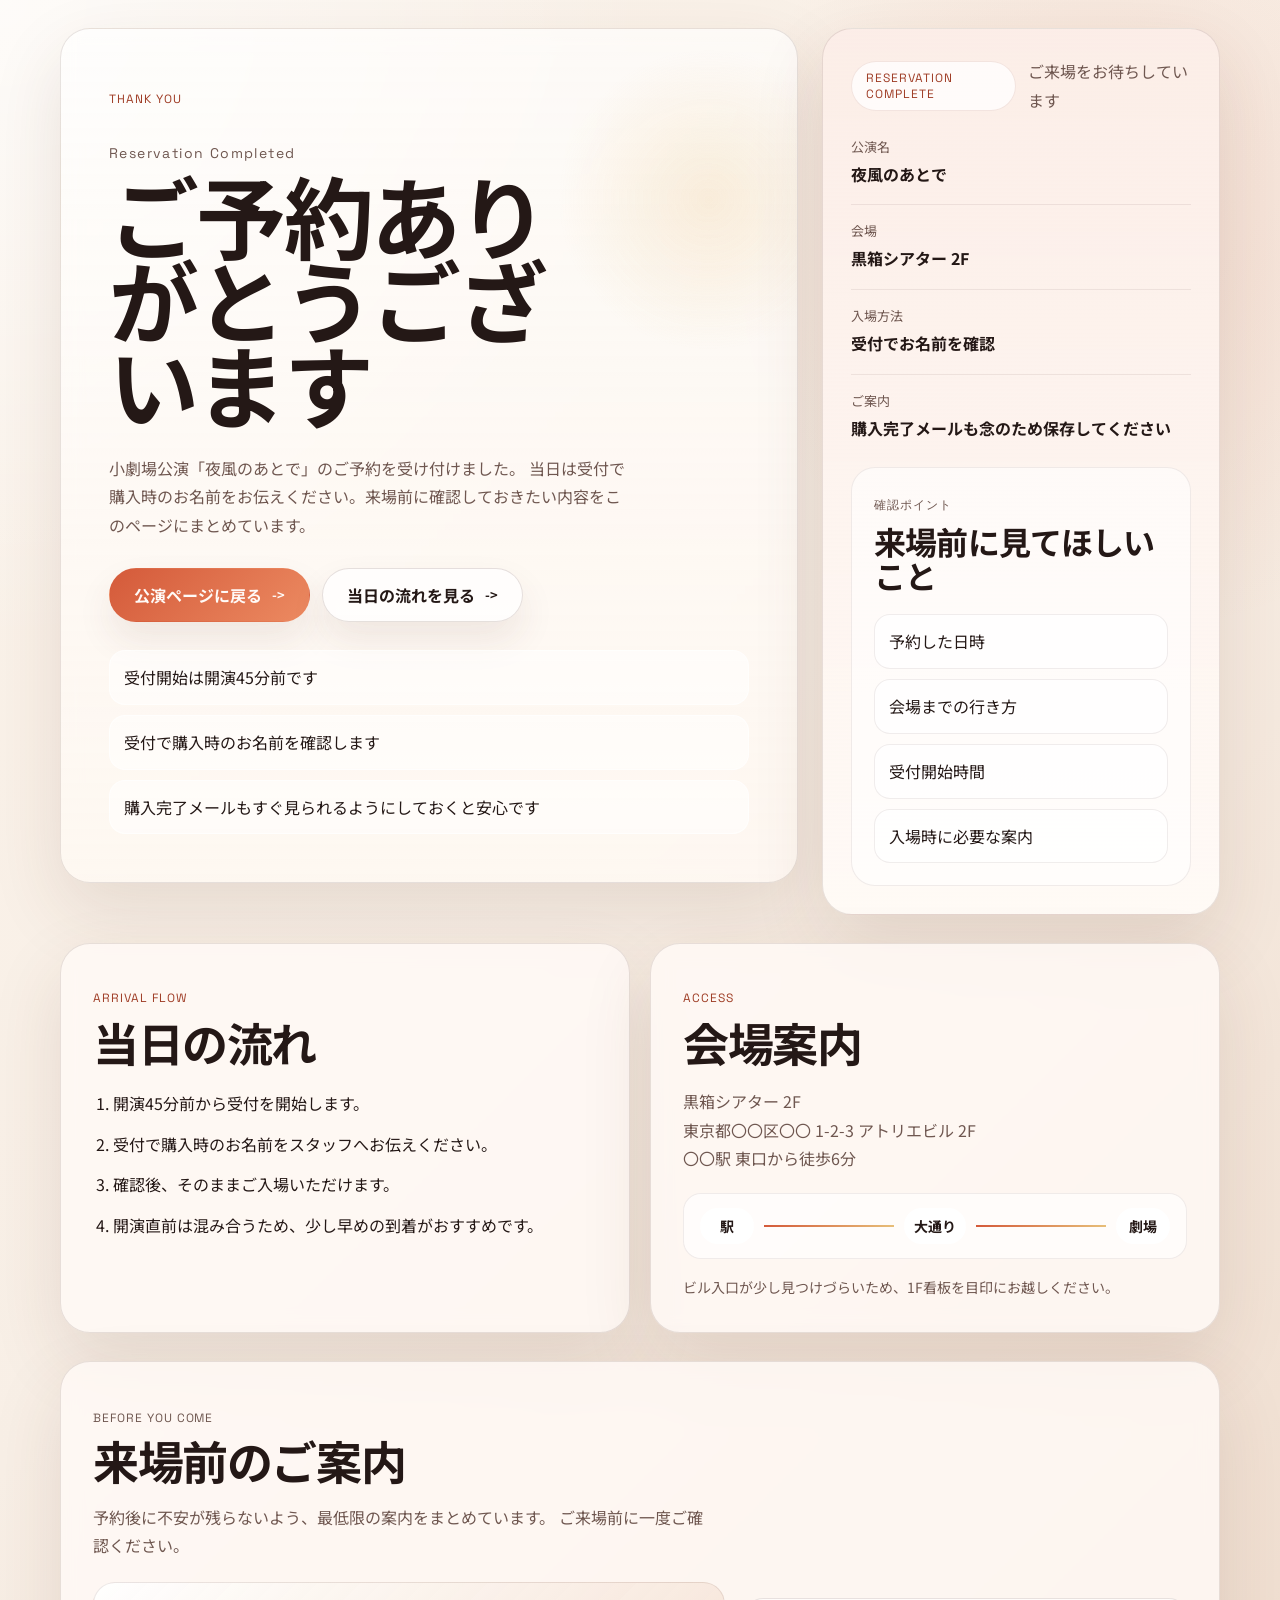
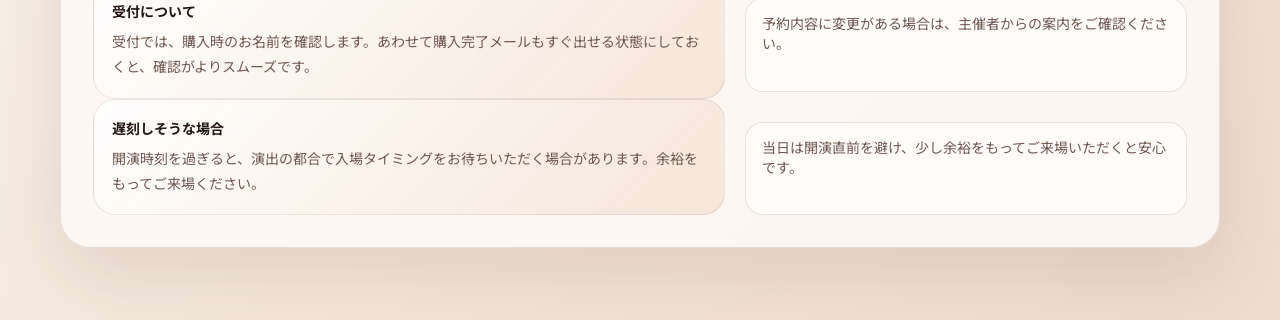
==== thanks.html @ cd2df30a "Initial commit" ====
<!doctype html>
<html lang="ja">
  <head>
    <meta charset="UTF-8" />
    <meta name="viewport" content="width=device-width, initial-scale=1.0" />
    <title>ご予約ありがとうございます | 夜風のあとで</title>
    <meta
      name="description"
      content="小劇場公演『夜風のあとで』の予約完了ページです。来場前に確認したい案内をまとめています。"
    />
    <meta property="og:type" content="website" />
    <meta property="og:title" content="ご予約ありがとうございます | 夜風のあとで" />
    <meta
      property="og:description"
      content="小劇場公演『夜風のあとで』の予約完了ページです。受付方法や会場案内など、来場前の確認事項をまとめています。"
    />
    <link rel="preconnect" href="https://fonts.googleapis.com" />
    <link rel="preconnect" href="https://fonts.gstatic.com" crossorigin />
    <link
      href="https://fonts.googleapis.com/css2?family=Space+Grotesk:wght@400;500;700&family=Noto+Sans+JP:wght@400;500;700&display=swap"
      rel="stylesheet"
    />
    <link rel="stylesheet" href="./styles.css" />
  </head>
  <body>
    <div class="page-shell">
      <header class="hero">
        <div class="hero-copy">
          <!-- TODO: 公演名と予約完了後の案内文を自分たちの運用に合わせて差し替える -->
          <p class="eyebrow">Thank You</p>
          <p class="hero-date">Reservation Completed</p>
          <h1>ご予約ありがとうございます</h1>
          <p class="hero-lead">
            小劇場公演「夜風のあとで」のご予約を受け付けました。
            当日は受付で購入時のお名前をお伝えください。来場前に確認しておきたい内容をこのページにまとめています。
          </p>
          <div class="hero-actions">
            <a class="button button-primary" href="./index.html">公演ページに戻る</a>
            <a class="button button-secondary" href="#arrival">当日の流れを見る</a>
          </div>
          <ul class="hero-points">
            <li>受付開始は開演45分前です</li>
            <li>受付で購入時のお名前を確認します</li>
            <li>購入完了メールもすぐ見られるようにしておくと安心です</li>
          </ul>
        </div>

        <aside class="ticket-panel" aria-label="予約内容の案内">
          <div class="ticket-panel-head">
            <span class="badge">Reservation Complete</span>
            <p class="ticket-status">ご来場をお待ちしています</p>
          </div>
          <!-- TODO: 会場名・入場方法・保存してほしい案内を実際の運用に合わせて差し替える -->
          <dl class="ticket-meta">
            <div>
              <dt>公演名</dt>
              <dd>夜風のあとで</dd>
            </div>
            <div>
              <dt>会場</dt>
              <dd>黒箱シアター 2F</dd>
            </div>
            <div>
              <dt>入場方法</dt>
              <dd>受付でお名前を確認</dd>
            </div>
            <div>
              <dt>ご案内</dt>
              <dd>購入完了メールも念のため保存してください</dd>
            </div>
          </dl>
          <div class="ticket-card">
            <p class="mini-label">確認ポイント</p>
            <h2>来場前に見てほしいこと</h2>
            <ul class="info-list">
              <li>予約した日時</li>
              <li>会場までの行き方</li>
              <li>受付開始時間</li>
              <li>入場時に必要な案内</li>
            </ul>
          </div>
        </aside>
      </header>

      <main>
        <section class="section guide-section" id="arrival">
          <div class="guide-layout">
            <article class="guide-card flow-card">
              <!-- TODO: 当日の流れは実際の受付運用に合わせて調整する -->
              <p class="section-label">Arrival Flow</p>
              <h2>当日の流れ</h2>
              <ol class="flow-list">
                <li>開演45分前から受付を開始します。</li>
                <li>受付で購入時のお名前をスタッフへお伝えください。</li>
                <li>確認後、そのままご入場いただけます。</li>
                <li>開演直前は混み合うため、少し早めの到着がおすすめです。</li>
              </ol>
            </article>

            <article class="guide-card access-card">
              <!-- TODO: 会場住所とアクセス情報を実際の内容に差し替える -->
              <p class="section-label">Access</p>
              <h2>会場案内</h2>
              <p class="guide-text">
                黒箱シアター 2F<br />
                東京都〇〇区〇〇 1-2-3 アトリエビル 2F<br />
                〇〇駅 東口から徒歩6分
              </p>
              <div class="route-box">
                <span class="route-stop">駅</span>
                <span class="route-line"></span>
                <span class="route-stop">大通り</span>
                <span class="route-line"></span>
                <span class="route-stop">劇場</span>
              </div>
              <p class="helper">
                ビル入口が少し見つけづらいため、1F看板を目印にお越しください。
              </p>
            </article>
          </div>
        </section>

        <section class="section purchase-section">
          <div class="purchase-card">
            <div class="section-heading compact">
              <p class="section-label">Before You Come</p>
              <h2>来場前のご案内</h2>
              <p>
                予約後に不安が残らないよう、最低限の案内をまとめています。
                ご来場前に一度ご確認ください。
              </p>
            </div>

            <div class="purchase-layout">
              <div>
                <div class="simple-note" aria-label="受付案内">
                  <strong>受付について</strong>
                  <p>
                    受付では、購入時のお名前を確認します。あわせて購入完了メールもすぐ出せる状態にしておくと、確認がよりスムーズです。
                  </p>
                </div>
                <div class="simple-note" aria-label="遅刻時の案内">
                  <strong>遅刻しそうな場合</strong>
                  <p>
                    開演時刻を過ぎると、演出の都合で入場タイミングをお待ちいただく場合があります。余裕をもってご来場ください。
                  </p>
                </div>
              </div>

              <div class="purchase-side">
                <div class="notice-box">
                  予約内容に変更がある場合は、主催者からの案内をご確認ください。
                </div>
                <div class="notice-box">
                  当日は開演直前を避け、少し余裕をもってご来場いただくと安心です。
                </div>
              </div>
            </div>
          </div>
        </section>
      </main>
    </div>
  </body>
</html>
---- styles.css ----
:root {
  --bg: #f8efe6;
  --bg-strong: #f3dfcf;
  --surface: rgba(255, 250, 246, 0.84);
  --surface-strong: #fffaf6;
  --text: #241816;
  --muted: #6f5750;
  --line: rgba(71, 36, 31, 0.12);
  --accent: #d45a3a;
  --accent-dark: #9f3d26;
  --accent-soft: rgba(212, 90, 58, 0.12);
  --accent-gold: #e7be78;
  --shadow: 0 28px 72px rgba(92, 46, 34, 0.12);
  --shadow-soft: 0 18px 36px rgba(92, 46, 34, 0.09);
}

* {
  box-sizing: border-box;
}

html {
  scroll-behavior: smooth;
}

body {
  margin: 0;
  min-height: 100vh;
  color: var(--text);
  font-family: "Noto Sans JP", sans-serif;
  background:
    radial-gradient(circle at top left, rgba(255, 255, 255, 0.72), transparent 28%),
    radial-gradient(circle at 88% 12%, rgba(212, 90, 58, 0.12), transparent 20%),
    linear-gradient(135deg, #fbf3ea 0%, #f8efe6 46%, #eedbcc 100%);
}

body::before {
  content: "";
  position: fixed;
  inset: 0;
  pointer-events: none;
  background-image:
    linear-gradient(rgba(255, 255, 255, 0.18) 1px, transparent 1px),
    linear-gradient(90deg, rgba(255, 255, 255, 0.12) 1px, transparent 1px);
  background-size: 36px 36px;
  mask-image: linear-gradient(180deg, rgba(0, 0, 0, 0.28), transparent 78%);
  opacity: 0.45;
}

a {
  color: inherit;
  text-decoration: none;
}

.page-shell {
  width: min(1160px, calc(100% - 32px));
  margin: 0 auto;
  padding: 28px 0 72px;
}

.hero,
.section {
  position: relative;
}

.hero {
  display: grid;
  grid-template-columns: minmax(0, 1.3fr) minmax(320px, 0.7fr);
  gap: 24px;
  align-items: start;
}

.hero-copy,
.ticket-panel,
.story-card,
.guide-card,
.purchase-card,
.faq-list article,
.schedule-card,
.price-card {
  border: 1px solid var(--line);
  border-radius: 30px;
  background: var(--surface);
  backdrop-filter: blur(10px);
  box-shadow: var(--shadow);
}

.hero-copy {
  padding: 48px;
  overflow: hidden;
  background:
    radial-gradient(circle at 88% 20%, rgba(231, 190, 120, 0.22), transparent 16%),
    linear-gradient(180deg, rgba(255, 255, 255, 0.62), rgba(255, 249, 243, 0.84));
}

.ticket-panel {
  position: sticky;
  top: 20px;
  padding: 28px;
  background:
    linear-gradient(180deg, rgba(212, 90, 58, 0.08), rgba(255, 250, 246, 0.94)),
    var(--surface-strong);
}

.eyebrow,
.section-label,
.badge,
.mini-label {
  display: inline-block;
  font-family: "Space Grotesk", sans-serif;
  letter-spacing: 0.08em;
  text-transform: uppercase;
  font-size: 12px;
}

.eyebrow,
.section-label {
  color: var(--accent-dark);
}

.hero-date {
  margin: 18px 0 0;
  font-family: "Space Grotesk", sans-serif;
  font-size: 14px;
  letter-spacing: 0.1em;
  color: var(--muted);
}

h1,
h2,
h3 {
  margin: 0;
  font-family: "Space Grotesk", "Noto Sans JP", sans-serif;
  letter-spacing: -0.03em;
}

h1 {
  margin-top: 14px;
  font-size: clamp(44px, 8vw, 90px);
  line-height: 0.94;
  max-width: 8ch;
}

h2 {
  font-size: clamp(28px, 4vw, 46px);
  line-height: 1.06;
}

h3 {
  font-size: 22px;
  line-height: 1.2;
}

p,
li,
dd {
  line-height: 1.8;
}

.hero-lead,
.section-heading p,
.story-copy p,
.guide-text,
.helper,
.faq-list p,
.feature-card p,
.schedule-note,
.simple-note p {
  color: var(--muted);
}

.hero-lead {
  margin: 20px 0 0;
  max-width: 58ch;
}

.hero-actions,
.purchase-actions {
  display: flex;
  flex-wrap: wrap;
  gap: 12px;
  margin-top: 28px;
}

.button {
  display: inline-flex;
  align-items: center;
  justify-content: center;
  gap: 10px;
  min-height: 54px;
  padding: 0 24px;
  border-radius: 999px;
  border: 1px solid transparent;
  font-weight: 700;
  box-shadow: var(--shadow-soft);
  cursor: pointer;
  transition:
    transform 160ms ease,
    box-shadow 160ms ease,
    background 160ms ease,
    border-color 160ms ease;
}

.button:hover {
  transform: translateY(-2px);
  box-shadow: 0 22px 40px rgba(92, 46, 34, 0.14);
}

.button::after {
  content: "->";
  font-size: 13px;
}

.button-primary {
  background: linear-gradient(135deg, var(--accent), #ec8a61);
  color: #fffaf7;
}

.button-primary:hover {
  background: linear-gradient(135deg, var(--accent-dark), var(--accent));
}

.button-secondary {
  background: rgba(255, 255, 255, 0.7);
  border-color: rgba(71, 36, 31, 0.14);
}

.hero-points,
.info-list,
.check-list,
.flow-list,
.faq-list {
  padding: 0;
  margin: 0;
}

.hero-points {
  list-style: none;
  display: grid;
  gap: 10px;
  margin-top: 28px;
}

.hero-points li {
  padding: 12px 14px;
  border-radius: 16px;
  background: rgba(255, 255, 255, 0.54);
  border: 1px solid rgba(255, 255, 255, 0.58);
}

.ticket-panel-head {
  display: flex;
  justify-content: space-between;
  gap: 12px;
  align-items: center;
}

.badge {
  padding: 8px 14px;
  border-radius: 999px;
  color: var(--accent-dark);
  background: rgba(255, 255, 255, 0.76);
  border: 1px solid rgba(159, 61, 38, 0.12);
}

.ticket-status,
.mini-label {
  margin: 0;
  color: var(--muted);
}

.ticket-meta {
  margin: 22px 0 0;
  display: grid;
  gap: 16px;
}

.ticket-meta div {
  display: grid;
  gap: 4px;
  padding-bottom: 16px;
  border-bottom: 1px solid rgba(71, 36, 31, 0.08);
}

.ticket-meta div:last-child {
  border-bottom: 0;
  padding-bottom: 0;
}

.ticket-meta dt {
  color: var(--muted);
  font-size: 13px;
}

.ticket-meta dd {
  margin: 0;
  font-weight: 700;
}

.ticket-card {
  margin-top: 24px;
  padding: 22px;
  border-radius: 24px;
  background: rgba(255, 255, 255, 0.58);
  border: 1px solid rgba(71, 36, 31, 0.08);
}

.ticket-card h2 {
  margin-top: 12px;
  font-size: clamp(24px, 3vw, 32px);
}

.operator-note {
  margin: 16px 0 0;
  padding-top: 16px;
  border-top: 1px solid rgba(71, 36, 31, 0.08);
  font-size: 13px;
  color: var(--muted);
}

.info-list,
.check-list {
  list-style: none;
  display: grid;
  gap: 10px;
  margin-top: 18px;
}

.info-list li,
.check-list li {
  padding: 12px 14px;
  border-radius: 16px;
  background: rgba(255, 255, 255, 0.72);
  border: 1px solid rgba(71, 36, 31, 0.08);
}

.section {
  margin-top: 28px;
}

.section-heading {
  max-width: 760px;
}

.section-heading h2 {
  margin-top: 10px;
}

.section-heading p {
  margin: 14px 0 0;
}

.section-heading.compact {
  max-width: 620px;
}

.schedule-grid {
  display: grid;
  grid-template-columns: minmax(0, 1.2fr) minmax(300px, 0.8fr);
  gap: 20px;
  margin-top: 22px;
}

.schedule-board {
  display: grid;
  gap: 16px;
}

.schedule-card {
  padding: 24px;
  background:
    linear-gradient(180deg, rgba(255, 255, 255, 0.76), rgba(255, 250, 246, 0.92));
}

.schedule-day {
  margin: 0;
  color: var(--muted);
  font-family: "Space Grotesk", sans-serif;
  text-transform: uppercase;
  letter-spacing: 0.08em;
  font-size: 13px;
}

.schedule-time {
  display: flex;
  gap: 14px;
  align-items: end;
  margin-top: 10px;
}

.schedule-time strong,
.price {
  font-family: "Space Grotesk", sans-serif;
  font-size: clamp(34px, 5vw, 56px);
  line-height: 1;
  letter-spacing: -0.05em;
}

.schedule-time span,
.tax-note {
  color: var(--muted);
  padding-bottom: 6px;
}

.schedule-note {
  margin: 12px 0 0;
}

.price-card {
  padding: 26px;
  background:
    radial-gradient(circle at top right, rgba(231, 190, 120, 0.16), transparent 24%),
    linear-gradient(180deg, rgba(255, 255, 255, 0.8), rgba(255, 249, 243, 0.92));
}

.price-row {
  display: flex;
  gap: 12px;
  align-items: end;
  margin-top: 12px;
}

.price {
  color: var(--accent-dark);
}

.story-section {
  display: grid;
  grid-template-columns: 0.9fr 1.1fr;
  gap: 20px;
}

.story-card,
.guide-card,
.purchase-card {
  padding: 32px;
}

.story-copy p {
  margin-top: 16px;
}

.highlights-card .feature-grid {
  display: grid;
  grid-template-columns: repeat(2, minmax(0, 1fr));
  gap: 14px;
  margin-top: 18px;
}

.feature-card {
  padding: 22px;
  border-radius: 22px;
  background:
    linear-gradient(180deg, rgba(255, 255, 255, 0.72), rgba(255, 244, 236, 0.86));
  box-shadow: none;
}

.feature-card h3 {
  margin-bottom: 10px;
}

.guide-layout {
  display: grid;
  grid-template-columns: repeat(2, minmax(0, 1fr));
  gap: 20px;
}

.route-box {
  display: flex;
  align-items: center;
  gap: 10px;
  margin-top: 20px;
  padding: 14px 16px;
  border-radius: 18px;
  background: rgba(255, 255, 255, 0.66);
  border: 1px solid rgba(71, 36, 31, 0.08);
}

.route-stop {
  min-width: 54px;
  padding: 8px 10px;
  text-align: center;
  border-radius: 999px;
  background: #fff;
  font-size: 14px;
  font-weight: 700;
}

.route-line {
  flex: 1;
  height: 2px;
  background: linear-gradient(90deg, var(--accent), var(--accent-gold));
}

.flow-list {
  margin-top: 18px;
  padding-left: 20px;
  display: grid;
  gap: 12px;
}

.purchase-layout {
  display: grid;
  grid-template-columns: minmax(0, 1fr) minmax(280px, 0.7fr);
  gap: 20px;
  margin-top: 22px;
}

.purchase-side {
  display: grid;
  gap: 14px;
}

.helper,
.notice-box,
.simple-note {
  font-size: 14px;
}

.helper {
  margin: 16px 0 0;
}

.notice-box {
  margin-top: 16px;
  padding: 14px 16px;
  border-radius: 18px;
  background: rgba(255, 255, 255, 0.68);
  border: 1px solid var(--line);
  color: var(--muted);
}

.simple-note {
  padding: 18px;
  border-radius: 22px;
  border: 1px solid rgba(71, 36, 31, 0.1);
  background:
    linear-gradient(135deg, rgba(255, 255, 255, 0.84), rgba(243, 223, 207, 0.7));
}

.simple-note strong {
  display: inline-block;
  margin-bottom: 8px;
  font-family: "Space Grotesk", "Noto Sans JP", sans-serif;
}

.simple-note p {
  margin: 0;
}

.faq-list {
  list-style: none;
  display: grid;
  grid-template-columns: repeat(2, minmax(0, 1fr));
  gap: 16px;
  margin-top: 20px;
}

.faq-list article {
  padding: 24px;
}

.faq-list h3 {
  margin-bottom: 10px;
}

@media (max-width: 980px) {
  .hero,
  .schedule-grid,
  .story-section,
  .guide-layout,
  .purchase-layout,
  .faq-list {
    grid-template-columns: 1fr;
  }

  .ticket-panel {
    position: static;
  }
}

@media (max-width: 720px) {
  .page-shell {
    width: min(100% - 20px, 1160px);
    padding-top: 18px;
  }

  .hero-copy,
  .ticket-panel,
  .story-card,
  .guide-card,
  .purchase-card,
  .faq-list article,
  .schedule-card,
  .price-card {
    padding: 22px;
    border-radius: 24px;
  }

  h1 {
    max-width: none;
    font-size: 46px;
  }

  .highlights-card .feature-grid {
    grid-template-columns: 1fr;
  }

  .button {
    width: 100%;
  }

  .route-box {
    flex-wrap: wrap;
  }

  .route-line {
    min-width: 24px;
  }
}
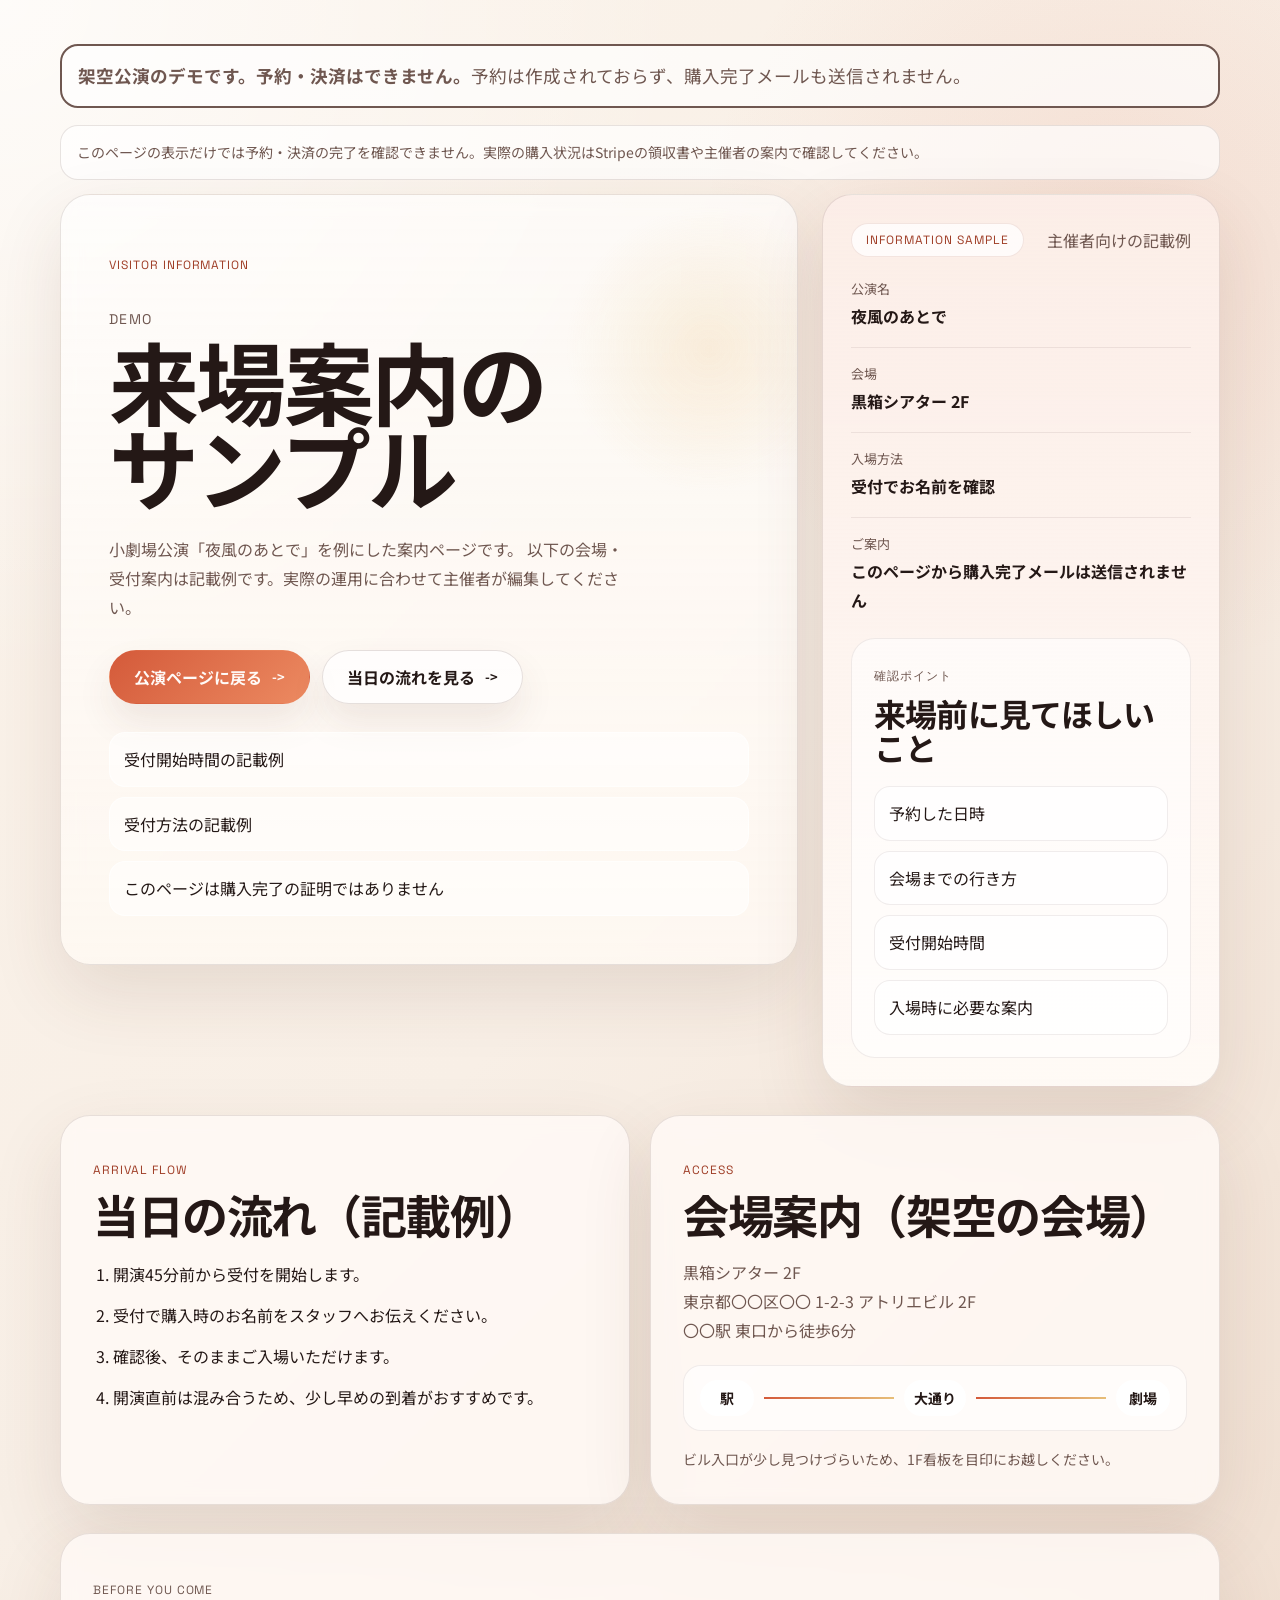
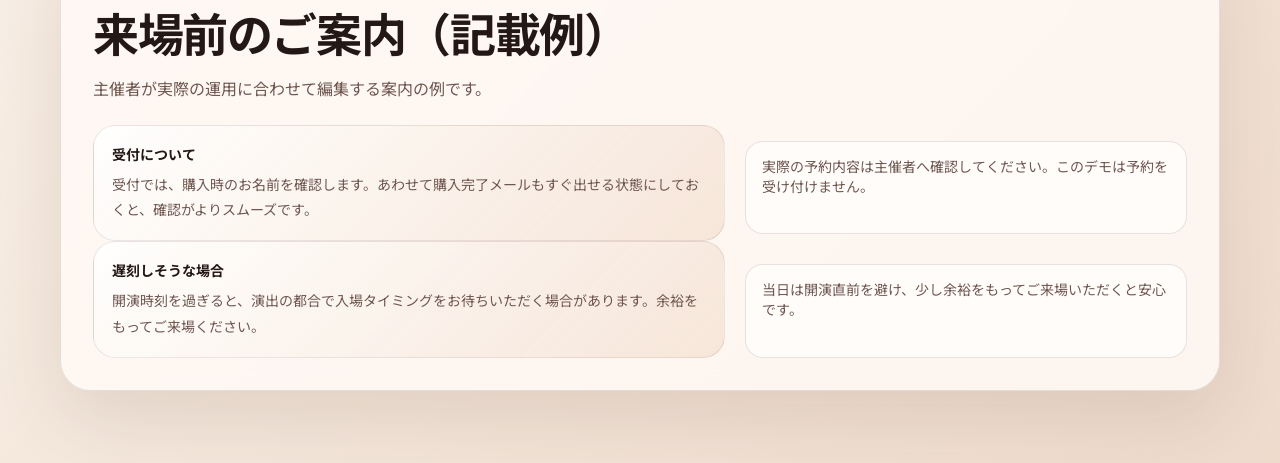
==== commit f0048668: "Disable unconfigured checkout and clearly label fictional demo" ====
--- a/thanks.html
+++ b/thanks.html
@@ -3,16 +3,16 @@
   <head>
     <meta charset="UTF-8" />
     <meta name="viewport" content="width=device-width, initial-scale=1.0" />
-    <title>ご予約ありがとうございます | 夜風のあとで</title>
+    <title>来場案内のサンプル | 夜風のあとで</title>
     <meta
       name="description"
-      content="小劇場公演『夜風のあとで』の予約完了ページです。来場前に確認したい案内をまとめています。"
+      content="架空公演のデモです。予約・決済はできません。このページの表示は購入完了の証明にはなりません。"
     />
     <meta property="og:type" content="website" />
-    <meta property="og:title" content="ご予約ありがとうございます | 夜風のあとで" />
+    <meta property="og:title" content="来場案内のサンプル | 夜風のあとで" />
     <meta
       property="og:description"
-      content="小劇場公演『夜風のあとで』の予約完了ページです。受付方法や会場案内など、来場前の確認事項をまとめています。"
+      content="架空公演のデモです。予約・決済はできません。このページの表示は購入完了の証明にはなりません。"
     />
     <link rel="preconnect" href="https://fonts.googleapis.com" />
     <link rel="preconnect" href="https://fonts.gstatic.com" crossorigin />
@@ -24,31 +24,33 @@
   </head>
   <body>
     <div class="page-shell">
+      <p class="notice-box demo-notice" data-demo-only role="status"><strong>架空公演のデモです。予約・決済はできません。</strong>予約は作成されておらず、購入完了メールも送信されません。</p>
+      <p class="notice-box">このページの表示だけでは予約・決済の完了を確認できません。実際の購入状況はStripeの領収書や主催者の案内で確認してください。</p>
       <header class="hero">
         <div class="hero-copy">
           <!-- TODO: 公演名と予約完了後の案内文を自分たちの運用に合わせて差し替える -->
-          <p class="eyebrow">Thank You</p>
-          <p class="hero-date">Reservation Completed</p>
-          <h1>ご予約ありがとうございます</h1>
+          <p class="eyebrow">Visitor Information</p>
+          <p class="hero-date" data-demo-only>DEMO</p>
+          <h1>来場案内のサンプル</h1>
           <p class="hero-lead">
-            小劇場公演「夜風のあとで」のご予約を受け付けました。
-            当日は受付で購入時のお名前をお伝えください。来場前に確認しておきたい内容をこのページにまとめています。
+            小劇場公演「夜風のあとで」を例にした案内ページです。
+            以下の会場・受付案内は記載例です。実際の運用に合わせて主催者が編集してください。
           </p>
           <div class="hero-actions">
             <a class="button button-primary" href="./index.html">公演ページに戻る</a>
             <a class="button button-secondary" href="#arrival">当日の流れを見る</a>
           </div>
           <ul class="hero-points">
-            <li>受付開始は開演45分前です</li>
-            <li>受付で購入時のお名前を確認します</li>
-            <li>購入完了メールもすぐ見られるようにしておくと安心です</li>
+            <li>受付開始時間の記載例</li>
+            <li>受付方法の記載例</li>
+            <li>このページは購入完了の証明ではありません</li>
           </ul>
         </div>
 
         <aside class="ticket-panel" aria-label="予約内容の案内">
           <div class="ticket-panel-head">
-            <span class="badge">Reservation Complete</span>
-            <p class="ticket-status">ご来場をお待ちしています</p>
+            <span class="badge">Information Sample</span>
+            <p class="ticket-status">主催者向けの記載例</p>
           </div>
           <!-- TODO: 会場名・入場方法・保存してほしい案内を実際の運用に合わせて差し替える -->
           <dl class="ticket-meta">
@@ -66,7 +68,7 @@
             </div>
             <div>
               <dt>ご案内</dt>
-              <dd>購入完了メールも念のため保存してください</dd>
+              <dd>このページから購入完了メールは送信されません</dd>
             </div>
           </dl>
           <div class="ticket-card">
@@ -88,7 +90,7 @@
             <article class="guide-card flow-card">
               <!-- TODO: 当日の流れは実際の受付運用に合わせて調整する -->
               <p class="section-label">Arrival Flow</p>
-              <h2>当日の流れ</h2>
+              <h2>当日の流れ（記載例）</h2>
               <ol class="flow-list">
                 <li>開演45分前から受付を開始します。</li>
                 <li>受付で購入時のお名前をスタッフへお伝えください。</li>
@@ -100,7 +102,7 @@
             <article class="guide-card access-card">
               <!-- TODO: 会場住所とアクセス情報を実際の内容に差し替える -->
               <p class="section-label">Access</p>
-              <h2>会場案内</h2>
+              <h2>会場案内（架空の会場）</h2>
               <p class="guide-text">
                 黒箱シアター 2F<br />
                 東京都〇〇区〇〇 1-2-3 アトリエビル 2F<br />
@@ -124,10 +126,9 @@
           <div class="purchase-card">
             <div class="section-heading compact">
               <p class="section-label">Before You Come</p>
-              <h2>来場前のご案内</h2>
+              <h2>来場前のご案内（記載例）</h2>
               <p>
-                予約後に不安が残らないよう、最低限の案内をまとめています。
-                ご来場前に一度ご確認ください。
+                主催者が実際の運用に合わせて編集する案内の例です。
               </p>
             </div>
 
@@ -149,7 +150,7 @@
 
               <div class="purchase-side">
                 <div class="notice-box">
-                  予約内容に変更がある場合は、主催者からの案内をご確認ください。
+                  実際の予約内容は主催者へ確認してください。このデモは予約を受け付けません。
                 </div>
                 <div class="notice-box">
                   当日は開演直前を避け、少し余裕をもってご来場いただくと安心です。
@@ -160,5 +161,6 @@
         </section>
       </main>
     </div>
+    <script src="./script.js"></script>
   </body>
 </html>
--- a/styles.css
+++ b/styles.css
@@ -563,6 +563,50 @@
   margin-bottom: 10px;
 }
 
+.customize-card {
+  padding: 32px;
+  border: 1px solid var(--line);
+  border-radius: 30px;
+  background: var(--surface);
+  backdrop-filter: blur(10px);
+  box-shadow: var(--shadow);
+}
+
+.customize-card-head {
+  display: flex;
+  flex-wrap: wrap;
+  align-items: center;
+  justify-content: space-between;
+  gap: 12px;
+  margin-bottom: 12px;
+}
+
+.customize-card p {
+  margin: 0;
+  color: var(--muted);
+}
+
+.customize-badge {
+  display: inline-flex;
+  align-items: center;
+  padding: 8px 14px;
+  border-radius: 999px;
+  color: var(--accent-dark);
+  background: rgba(255, 255, 255, 0.76);
+  border: 1px solid rgba(159, 61, 38, 0.12);
+  font-family: "Space Grotesk", sans-serif;
+  letter-spacing: 0.08em;
+  text-transform: uppercase;
+  font-size: 12px;
+}
+
+.customize-actions {
+  display: flex;
+  flex-wrap: wrap;
+  gap: 12px;
+  margin-top: 24px;
+}
+
 @media (max-width: 980px) {
   .hero,
   .schedule-grid,
@@ -589,6 +633,7 @@
   .story-card,
   .guide-card,
   .purchase-card,
+  .customize-card,
   .faq-list article,
   .schedule-card,
   .price-card {
@@ -617,3 +662,6 @@
     min-width: 24px;
   }
 }
+:root .button[aria-disabled="true"] { opacity: .55; cursor: not-allowed; }
+:root [hidden] { display: none !important; }
+.demo-notice { border: 2px solid currentColor; font-size: 1.1rem; }
